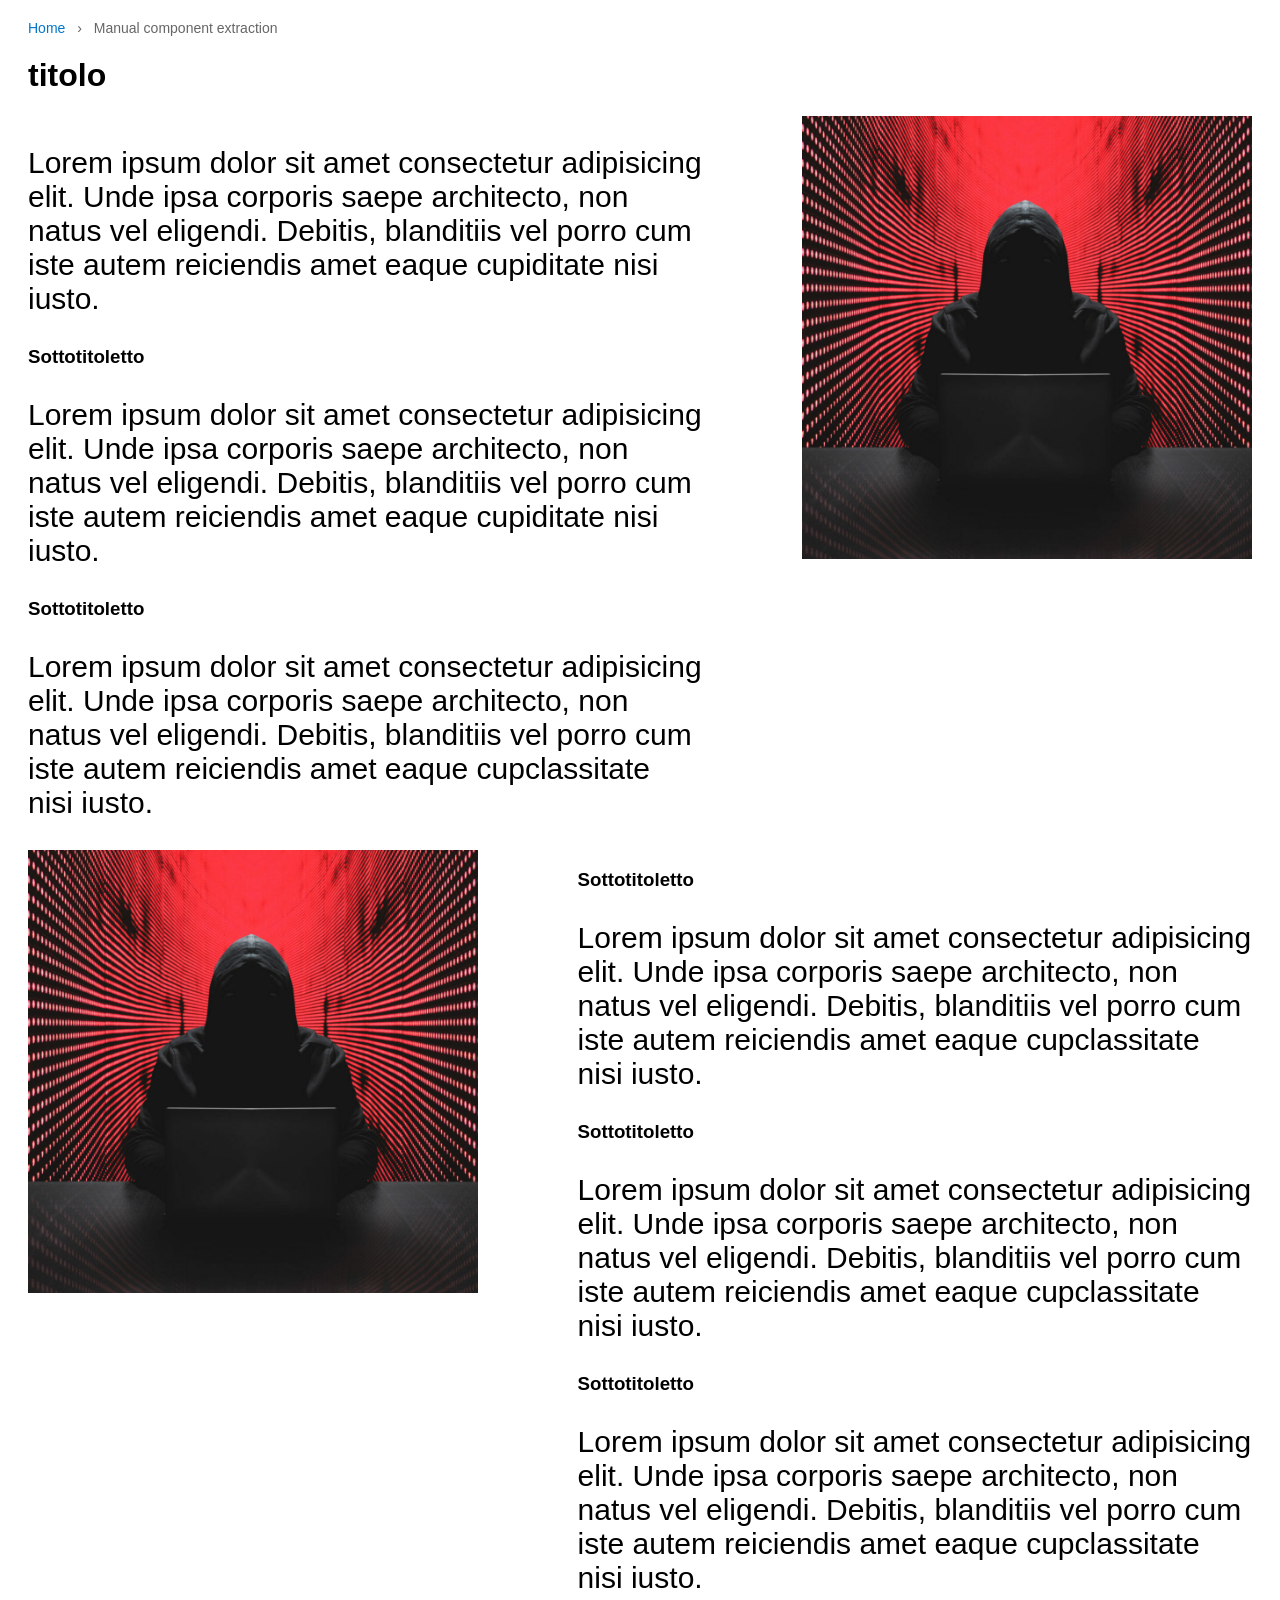
==== compare_their_effectiveness_and_environmental_impact.html @ 194c409f "lavorate negri" ====
<!DOCTYPE html>
<html lang="en">
<head>
    <meta charset="UTF-8">
    <meta name="viewport" content="width=device-width, initial-scale=1.0">
    <link rel="stylesheet" href="style.css">
    <title>titolo</title>
    <style>
    .breadcrumbs {
      font-family: Arial, sans-serif;
      font-size: 14px;
    }

    .breadcrumbs a {
      text-decoration: none;
      color: #0077cc;
    }

    .breadcrumbs a:hover {
      text-decoration: underline;
    }

    .breadcrumbs span {
      color: #666;
    }

    .separator {
      margin: 0 8px;
      color: #999;
    }
  </style>

</head>
<body>
    <main>

    <nav class="breadcrumbs" aria-label="Breadcrumb">
        <a href="index.html">Home</a>
        <span class="separator">›</span>

        <span>Manual component extraction</span>
     </nav>


         <h1>
            titolo
         </h1>

         <div id="contenitore">
            <div class="sezione">
            <!-- parte sx -->
             <div class="testo">
                <div class="paragrafo1">
                    <p class="descrizione">
                        Lorem ipsum dolor sit amet consectetur adipisicing elit. Unde ipsa corporis saepe architecto, non natus vel eligendi. Debitis, blanditiis vel porro cum iste autem reiciendis amet eaque cupiditate nisi iusto.
                    </p>
                </div>
                <div class="paragrafo2">
                    <h3>Sottotitoletto</h3>
                    <p class="descrizione">
                        Lorem ipsum dolor sit amet consectetur adipisicing elit. Unde ipsa corporis saepe architecto, non natus vel eligendi. Debitis, blanditiis vel porro cum iste autem reiciendis amet eaque cupiditate nisi iusto.
                    </p>
                </div>
                <div class="paragrafo3">
                    <h3>Sottotitoletto</h3>
                    <p class="descrizione">
                        Lorem ipsum dolor sit amet consectetur adipisicing elit. Unde ipsa corporis saepe architecto, non natus vel eligendi. Debitis, blanditiis vel porro cum iste autem reiciendis amet eaque cupclassitate nisi iusto.
                    </p>
                </div>
                


            </div>

            <!-- parte dx -->
            <div class="immag">
                <img src="immagini/Elazari_hacker_square-1024x1010.jpg" alt="bastardo">
            </div>
            </div>
            
         <div class="sezione">
            <!-- parte sx -->
            <div class="immag">
                <img src="immagini/Elazari_hacker_square-1024x1010.jpg" alt="bastardo">
            </div>

            <!-- parte dx -->
             <div class="testo">
                <div class="paragrafo1">
                    <h3>Sottotitoletto</h3>
                    <p class="descrizione">
                        Lorem ipsum dolor sit amet consectetur adipisicing elit. Unde ipsa corporis saepe architecto, non natus vel eligendi. Debitis, blanditiis vel porro cum iste autem reiciendis amet eaque cupclassitate nisi iusto.
                    </p>
                </div>
                <div class="paragrafo2">
                    <h3>Sottotitoletto</h3>
                    <p class="descrizione">
                        Lorem ipsum dolor sit amet consectetur adipisicing elit. Unde ipsa corporis saepe architecto, non natus vel eligendi. Debitis, blanditiis vel porro cum iste autem reiciendis amet eaque cupclassitate nisi iusto.
                    </p>
                </div>
                <div class="paragrafo3">
                    <h3>Sottotitoletto</h3>
                    <p class="descrizione">
                        Lorem ipsum dolor sit amet consectetur adipisicing elit. Unde ipsa corporis saepe architecto, non natus vel eligendi. Debitis, blanditiis vel porro cum iste autem reiciendis amet eaque cupclassitate nisi iusto.
                    </p>
                </div>


            </div>
            </div>

         </div>
    </main>


</body>
</html>
---- style.css ----
body {
    font-family: 'Gill Sans', 'Gill Sans MT', Calibri, 'Trebuchet MS', sans-serif;
}


.sezione {
    display: flex;          
    gap:100px;
}

.testo {
    width: 60%;
}

.immag {
    width: 40%;
}

.immag img {
    width: 100%;
}

main{
    margin: 20px;
}

p {
    font-size: 30px;
}
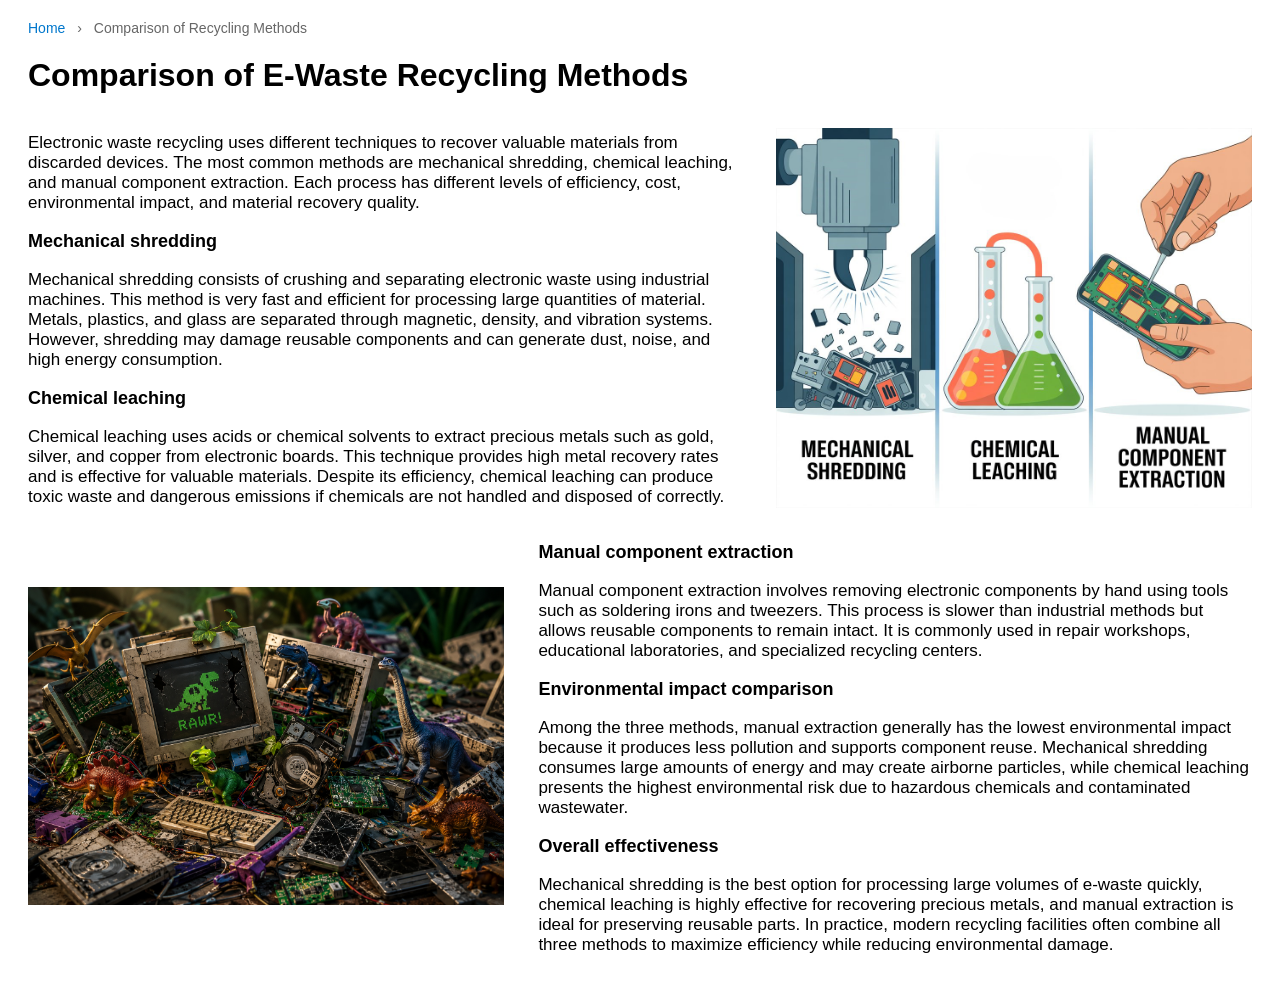
==== commit 4af40e50: "cagniacci" ====
--- a/compare_their_effectiveness_and_environmental_impact.html
+++ b/compare_their_effectiveness_and_environmental_impact.html
@@ -1,117 +1,124 @@
 <!DOCTYPE html>
 <html lang="en">
 <head>
-    <meta charset="UTF-8">
-    <meta name="viewport" content="width=device-width, initial-scale=1.0">
-    <link rel="stylesheet" href="style.css">
-    <title>titolo</title>
-    <style>
-    .breadcrumbs {
-      font-family: Arial, sans-serif;
-      font-size: 14px;
-    }
+<meta charset="UTF-8">
+<meta name="viewport" content="width=device-width, initial-scale=1.0">
+<link rel="stylesheet" href="style.css">
+<title>Comparison of E-Waste Recycling Methods</title>
 
-    .breadcrumbs a {
-      text-decoration: none;
-      color: #0077cc;
-    }
+<style>
+.breadcrumbs {
+  font-family: Arial, sans-serif;
+  font-size: 14px;
+}
 
-    .breadcrumbs a:hover {
-      text-decoration: underline;
-    }
+.breadcrumbs a {
+  text-decoration: none;
+  color: #0077cc;
+}
 
-    .breadcrumbs span {
-      color: #666;
-    }
+.breadcrumbs a:hover {
+  text-decoration: underline;
+}
 
-    .separator {
-      margin: 0 8px;
-      color: #999;
-    }
-  </style>
+.breadcrumbs span {
+  color: #666;
+}
+
+.separator {
+  margin: 0 8px;
+  color: #999;
+}
+</style>
 
 </head>
+
 <body>
-    <main>
+<main>
 
-    <nav class="breadcrumbs" aria-label="Breadcrumb">
-        <a href="index.html">Home</a>
-        <span class="separator">›</span>
+<nav class="breadcrumbs" aria-label="Breadcrumb">
+  <a href="index.html">Home</a>
+  <span class="separator">›</span>
+  <span>Comparison of Recycling Methods</span>
+</nav>
 
-        <span>Manual component extraction</span>
-     </nav>
+<h1>
+  Comparison of E-Waste Recycling Methods
+</h1>
 
+<div id="contenitore">
 
-         <h1>
-            titolo
-         </h1>
+  <div class="sezione">
 
-         <div id="contenitore">
-            <div class="sezione">
-            <!-- parte sx -->
-             <div class="testo">
-                <div class="paragrafo1">
-                    <p class="descrizione">
-                        Lorem ipsum dolor sit amet consectetur adipisicing elit. Unde ipsa corporis saepe architecto, non natus vel eligendi. Debitis, blanditiis vel porro cum iste autem reiciendis amet eaque cupiditate nisi iusto.
-                    </p>
-                </div>
-                <div class="paragrafo2">
-                    <h3>Sottotitoletto</h3>
-                    <p class="descrizione">
-                        Lorem ipsum dolor sit amet consectetur adipisicing elit. Unde ipsa corporis saepe architecto, non natus vel eligendi. Debitis, blanditiis vel porro cum iste autem reiciendis amet eaque cupiditate nisi iusto.
-                    </p>
-                </div>
-                <div class="paragrafo3">
-                    <h3>Sottotitoletto</h3>
-                    <p class="descrizione">
-                        Lorem ipsum dolor sit amet consectetur adipisicing elit. Unde ipsa corporis saepe architecto, non natus vel eligendi. Debitis, blanditiis vel porro cum iste autem reiciendis amet eaque cupclassitate nisi iusto.
-                    </p>
-                </div>
-                
+    <!-- parte sx -->
+    <div class="testo">
 
+      <div class="paragrafo1">
+        <p class="descrizione">
+          Electronic waste recycling uses different techniques to recover valuable materials from discarded devices. The most common methods are mechanical shredding, chemical leaching, and manual component extraction. Each process has different levels of efficiency, cost, environmental impact, and material recovery quality.
+        </p>
+      </div>
 
-            </div>
+      <div class="paragrafo2">
+        <h3>Mechanical shredding</h3>
+        <p class="descrizione">
+          Mechanical shredding consists of crushing and separating electronic waste using industrial machines. This method is very fast and efficient for processing large quantities of material. Metals, plastics, and glass are separated through magnetic, density, and vibration systems. However, shredding may damage reusable components and can generate dust, noise, and high energy consumption.
+        </p>
+      </div>
 
-            <!-- parte dx -->
-            <div class="immag">
-                <img src="immagini/Elazari_hacker_square-1024x1010.jpg" alt="bastardo">
-            </div>
-            </div>
-            
-         <div class="sezione">
-            <!-- parte sx -->
-            <div class="immag">
-                <img src="immagini/Elazari_hacker_square-1024x1010.jpg" alt="bastardo">
-            </div>
+      <div class="paragrafo3">
+        <h3>Chemical leaching</h3>
+        <p class="descrizione">
+          Chemical leaching uses acids or chemical solvents to extract precious metals such as gold, silver, and copper from electronic boards. This technique provides high metal recovery rates and is effective for valuable materials. Despite its efficiency, chemical leaching can produce toxic waste and dangerous emissions if chemicals are not handled and disposed of correctly.
+        </p>
+      </div>
 
-            <!-- parte dx -->
-             <div class="testo">
-                <div class="paragrafo1">
-                    <h3>Sottotitoletto</h3>
-                    <p class="descrizione">
-                        Lorem ipsum dolor sit amet consectetur adipisicing elit. Unde ipsa corporis saepe architecto, non natus vel eligendi. Debitis, blanditiis vel porro cum iste autem reiciendis amet eaque cupclassitate nisi iusto.
-                    </p>
-                </div>
-                <div class="paragrafo2">
-                    <h3>Sottotitoletto</h3>
-                    <p class="descrizione">
-                        Lorem ipsum dolor sit amet consectetur adipisicing elit. Unde ipsa corporis saepe architecto, non natus vel eligendi. Debitis, blanditiis vel porro cum iste autem reiciendis amet eaque cupclassitate nisi iusto.
-                    </p>
-                </div>
-                <div class="paragrafo3">
-                    <h3>Sottotitoletto</h3>
-                    <p class="descrizione">
-                        Lorem ipsum dolor sit amet consectetur adipisicing elit. Unde ipsa corporis saepe architecto, non natus vel eligendi. Debitis, blanditiis vel porro cum iste autem reiciendis amet eaque cupclassitate nisi iusto.
-                    </p>
-                </div>
+    </div>
 
+    <!-- parte dx -->
+    <div class="immag">
+      <img src="immagini/an-infographic-style-illustration-displa_Gv_Bm5rRU4S_0y5zY1ZGiA_nE1Yor2dR9-b8Bm51TaIWQ_sd.jpg" alt="E-waste recycling methods">
+    </div>
 
-            </div>
-            </div>
+  </div>
 
-         </div>
-    </main>
+  <div class="sezione">
 
+    <!-- parte sx -->
+    <div class="immag">
+      <img src="immagini/ChatGPT Image 7 mag 2026, 16_05_43.png" alt="Electronic waste recovery">
+    </div>
 
+    <!-- parte dx -->
+    <div class="testo">
+
+      <div class="paragrafo1">
+        <h3>Manual component extraction</h3>
+        <p class="descrizione">
+          Manual component extraction involves removing electronic components by hand using tools such as soldering irons and tweezers. This process is slower than industrial methods but allows reusable components to remain intact. It is commonly used in repair workshops, educational laboratories, and specialized recycling centers.
+        </p>
+      </div>
+
+      <div class="paragrafo2">
+        <h3>Environmental impact comparison</h3>
+        <p class="descrizione">
+          Among the three methods, manual extraction generally has the lowest environmental impact because it produces less pollution and supports component reuse. Mechanical shredding consumes large amounts of energy and may create airborne particles, while chemical leaching presents the highest environmental risk due to hazardous chemicals and contaminated wastewater.
+        </p>
+      </div>
+
+      <div class="paragrafo3">
+        <h3>Overall effectiveness</h3>
+        <p class="descrizione">
+          Mechanical shredding is the best option for processing large volumes of e-waste quickly, chemical leaching is highly effective for recovering precious metals, and manual extraction is ideal for preserving reusable parts. In practice, modern recycling facilities often combine all three methods to maximize efficiency while reducing environmental damage.
+        </p>
+      </div>
+
+    </div>
+
+  </div>
+
+</div>
+
+</main>
 </body>
 </html>
--- a/style.css
+++ b/style.css
@@ -4,8 +4,13 @@
 
 
 .sezione {
-    display: flex;          
-    gap:100px;
+    display: flex; 
+    align-items: center;         
+    gap:34.67px;
+}
+
+h3 {
+    font-size:large;
 }
 
 .testo {
@@ -25,5 +30,5 @@
 }
 
 p {
-    font-size: 30px;
+    font-size: 17px;
 }
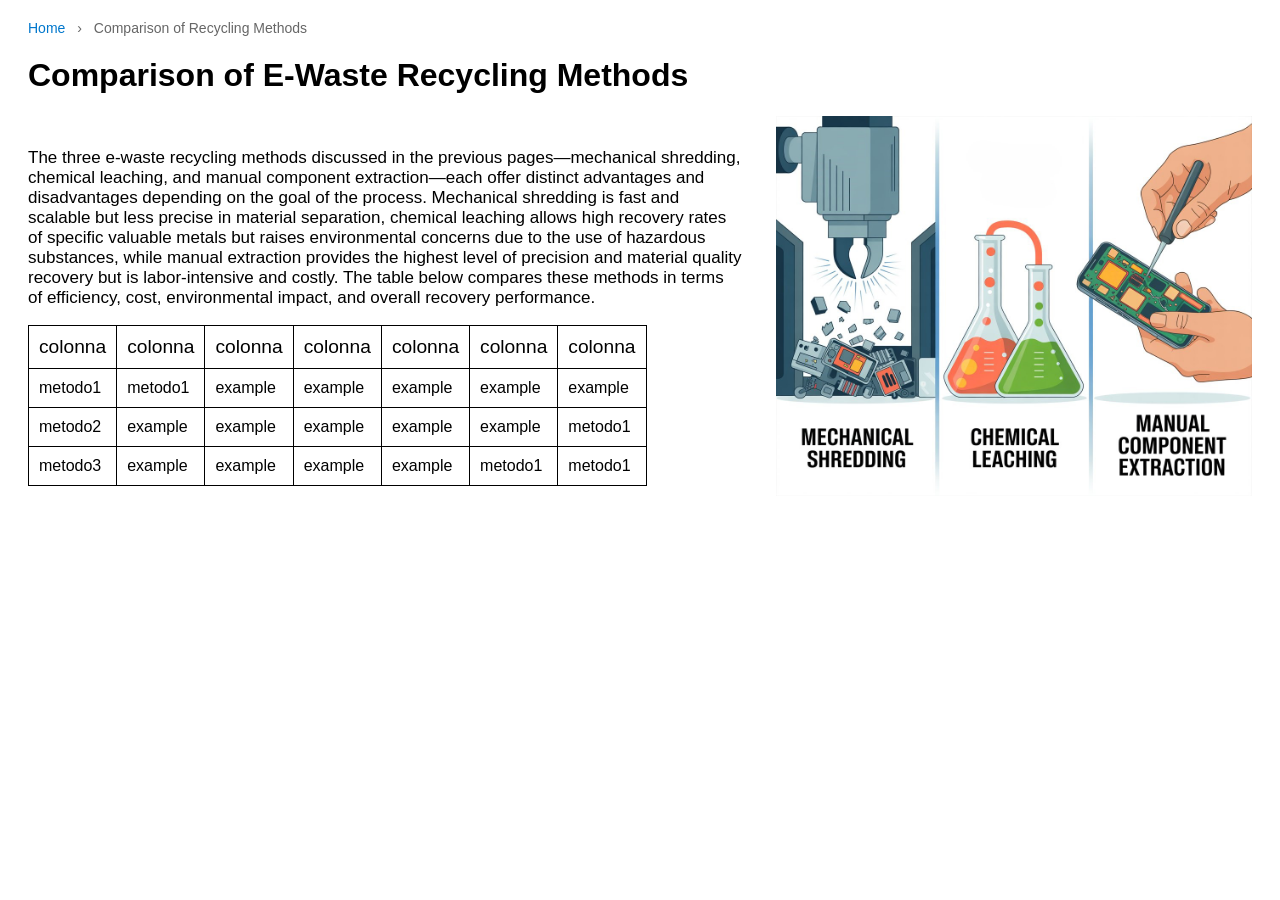
==== commit 5253482e: "e siamo dei signori" ====
--- a/compare_their_effectiveness_and_environmental_impact.html
+++ b/compare_their_effectiveness_and_environmental_impact.html
@@ -29,6 +29,21 @@
   margin: 0 8px;
   color: #999;
 }
+
+table {
+  border-collapse: collapse;
+  width: 300px;
+}
+
+table th, table td {
+  border: 1px solid black;
+  padding: 10px;
+  text-align: left;
+}
+
+thead td {
+    font-size: larger;
+}
 </style>
 
 </head>
@@ -54,24 +69,107 @@
     <div class="testo">
 
       <div class="paragrafo1">
-        <p class="descrizione">
-          Electronic waste recycling uses different techniques to recover valuable materials from discarded devices. The most common methods are mechanical shredding, chemical leaching, and manual component extraction. Each process has different levels of efficiency, cost, environmental impact, and material recovery quality.
-        </p>
-      </div>
+  <p class="descrizione">
+    The three e-waste recycling methods discussed in the previous pages—mechanical shredding, chemical leaching, and manual component extraction—each offer distinct advantages and disadvantages depending on the goal of the process. Mechanical shredding is fast and scalable but less precise in material separation, chemical leaching allows high recovery rates of specific valuable metals but raises environmental concerns due to the use of hazardous substances, while manual extraction provides the highest level of precision and material quality recovery but is labor-intensive and costly. The table below compares these methods in terms of efficiency, cost, environmental impact, and overall recovery performance.
+  </p>
+</div>
 
-      <div class="paragrafo2">
-        <h3>Mechanical shredding</h3>
-        <p class="descrizione">
-          Mechanical shredding consists of crushing and separating electronic waste using industrial machines. This method is very fast and efficient for processing large quantities of material. Metals, plastics, and glass are separated through magnetic, density, and vibration systems. However, shredding may damage reusable components and can generate dust, noise, and high energy consumption.
-        </p>
-      </div>
+    <table>
+        <thead>
+            <td>
+                colonna
+            </td>
+            <td>
+                colonna
+            </td>
+            <td>
+                colonna
+            </td>
+            <td>
+                colonna
+            </td>
+            <td>
+                colonna
+            </td>
+            <td>
+                colonna
+            </td>
+            <td>
+                colonna
+            </td>         
+        </thead>
 
-      <div class="paragrafo3">
-        <h3>Chemical leaching</h3>
-        <p class="descrizione">
-          Chemical leaching uses acids or chemical solvents to extract precious metals such as gold, silver, and copper from electronic boards. This technique provides high metal recovery rates and is effective for valuable materials. Despite its efficiency, chemical leaching can produce toxic waste and dangerous emissions if chemicals are not handled and disposed of correctly.
-        </p>
-      </div>
+        <tr>
+            <td>
+                metodo1
+            </td>
+            <td>
+                metodo1
+            </td>
+            <td>
+                example
+            </td>
+            <td>
+                example
+            </td>
+            <td>
+                example
+            </td>
+            <td>
+                example
+            </td>
+            <td>
+                example
+            </td>
+        </tr>
+        <tr>
+            <td>
+                metodo2
+            </td>
+            <td>
+                example
+            </td>
+            <td>
+                example
+            </td>
+            <td>
+                example
+            </td>
+            <td>
+                example
+            </td>
+            <td>
+                example
+            </td>
+            <td>
+                metodo1
+            </td>
+        </tr>
+        <tr>
+            <td>
+                metodo3
+            </td>
+            <td>
+                example
+            </td>
+            <td>
+                example
+            </td>
+            <td>
+                example
+            </td>
+            <td>
+                example
+            </td>
+            <td>
+                metodo1
+            </td>
+            <td>
+                metodo1
+            </td>
+        </tr>
+    </table>
+
 
     </div>
 
@@ -82,40 +180,7 @@
 
   </div>
 
-  <div class="sezione">
-
-    <!-- parte sx -->
-    <div class="immag">
-      <img src="immagini/ChatGPT Image 7 mag 2026, 16_05_43.png" alt="Electronic waste recovery">
-    </div>
-
-    <!-- parte dx -->
-    <div class="testo">
-
-      <div class="paragrafo1">
-        <h3>Manual component extraction</h3>
-        <p class="descrizione">
-          Manual component extraction involves removing electronic components by hand using tools such as soldering irons and tweezers. This process is slower than industrial methods but allows reusable components to remain intact. It is commonly used in repair workshops, educational laboratories, and specialized recycling centers.
-        </p>
-      </div>
-
-      <div class="paragrafo2">
-        <h3>Environmental impact comparison</h3>
-        <p class="descrizione">
-          Among the three methods, manual extraction generally has the lowest environmental impact because it produces less pollution and supports component reuse. Mechanical shredding consumes large amounts of energy and may create airborne particles, while chemical leaching presents the highest environmental risk due to hazardous chemicals and contaminated wastewater.
-        </p>
-      </div>
-
-      <div class="paragrafo3">
-        <h3>Overall effectiveness</h3>
-        <p class="descrizione">
-          Mechanical shredding is the best option for processing large volumes of e-waste quickly, chemical leaching is highly effective for recovering precious metals, and manual extraction is ideal for preserving reusable parts. In practice, modern recycling facilities often combine all three methods to maximize efficiency while reducing environmental damage.
-        </p>
-      </div>
-
-    </div>
-
-  </div>
+  
 
 </div>
 
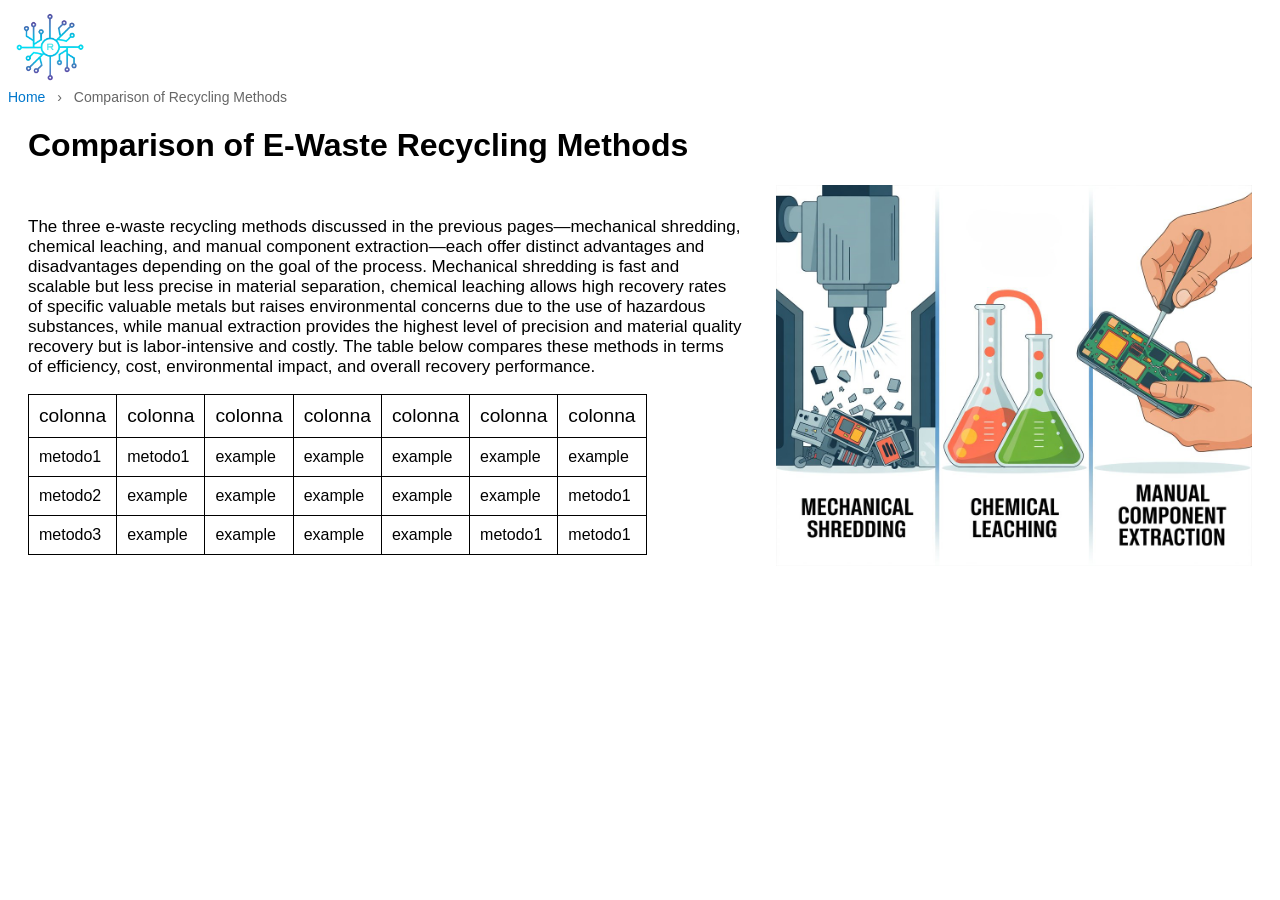
==== commit e0ff1e49: "lavorate bastard" ====
--- a/compare_their_effectiveness_and_environmental_impact.html
+++ b/compare_their_effectiveness_and_environmental_impact.html
@@ -1,189 +1,241 @@
 <!DOCTYPE html>
 <html lang="en">
+
 <head>
-<meta charset="UTF-8">
-<meta name="viewport" content="width=device-width, initial-scale=1.0">
-<link rel="stylesheet" href="style.css">
-<title>Comparison of E-Waste Recycling Methods</title>
-
-<style>
-.breadcrumbs {
-  font-family: Arial, sans-serif;
-  font-size: 14px;
-}
-
-.breadcrumbs a {
-  text-decoration: none;
-  color: #0077cc;
-}
-
-.breadcrumbs a:hover {
-  text-decoration: underline;
-}
-
-.breadcrumbs span {
-  color: #666;
-}
-
-.separator {
-  margin: 0 8px;
-  color: #999;
-}
-
-table {
-  border-collapse: collapse;
-  width: 300px;
-}
-
-table th, table td {
-  border: 1px solid black;
-  padding: 10px;
-  text-align: left;
-}
-
-thead td {
-    font-size: larger;
-}
-</style>
+    <meta charset="UTF-8">
+    <meta name="viewport" content="width=device-width, initial-scale=1.0">
+    <link rel="stylesheet" href="style.css">
+    <title>Comparison of E-Waste Recycling Methods</title>
+
+    <style>
+        .breadcrumbs {
+            font-family: Arial, sans-serif;
+            font-size: 14px;
+        }
+
+        .breadcrumbs a {
+            text-decoration: none;
+            color: #0077cc;
+        }
+
+        .breadcrumbs a:hover {
+            text-decoration: underline;
+        }
+
+        .breadcrumbs span {
+            color: #666;
+        }
+
+        .separator {
+            margin: 0 8px;
+            color: #999;
+        }
+
+        table {
+            border-collapse: collapse;
+            width: 300px;
+        }
+
+        table th,
+        table td {
+            border: 1px solid black;
+            padding: 10px;
+            text-align: left;
+        }
+
+        thead td {
+            font-size: larger;
+        }
+    </style>
 
 </head>
 
 <body>
-<main>
-
-<nav class="breadcrumbs" aria-label="Breadcrumb">
-  <a href="index.html">Home</a>
-  <span class="separator">›</span>
-  <span>Comparison of Recycling Methods</span>
-</nav>
-
-<h1>
-  Comparison of E-Waste Recycling Methods
-</h1>
-
-<div id="contenitore">
-
-  <div class="sezione">
-
-    <!-- parte sx -->
-    <div class="testo">
-
-      <div class="paragrafo1">
-  <p class="descrizione">
-    The three e-waste recycling methods discussed in the previous pages—mechanical shredding, chemical leaching, and manual component extraction—each offer distinct advantages and disadvantages depending on the goal of the process. Mechanical shredding is fast and scalable but less precise in material separation, chemical leaching allows high recovery rates of specific valuable metals but raises environmental concerns due to the use of hazardous substances, while manual extraction provides the highest level of precision and material quality recovery but is labor-intensive and costly. The table below compares these methods in terms of efficiency, cost, environmental impact, and overall recovery performance.
-  </p>
-</div>
-
-    <table>
-        <thead>
-            <td>
-                colonna
-            </td>
-            <td>
-                colonna
-            </td>
-            <td>
-                colonna
-            </td>
-            <td>
-                colonna
-            </td>
-            <td>
-                colonna
-            </td>
-            <td>
-                colonna
-            </td>
-            <td>
-                colonna
-            </td>         
-        </thead>
-
-        <tr>
-            <td>
-                metodo1
-            </td>
-            <td>
-                metodo1
-            </td>
-            <td>
-                example
-            </td>
-            <td>
-                example
-            </td>
-            <td>
-                example
-            </td>
-            <td>
-                example
-            </td>
-            <td>
-                example
-            </td>
-        </tr>
-        <tr>
-            <td>
-                metodo2
-            </td>
-            <td>
-                example
-            </td>
-            <td>
-                example
-            </td>
-            <td>
-                example
-            </td>
-            <td>
-                example
-            </td>
-            <td>
-                example
-            </td>
-            <td>
-                metodo1
-            </td>
-        </tr>
-        <tr>
-            <td>
-                metodo3
-            </td>
-            <td>
-                example
-            </td>
-            <td>
-                example
-            </td>
-            <td>
-                example
-            </td>
-            <td>
-                example
-            </td>
-            <td>
-                metodo1
-            </td>
-            <td>
-                metodo1
-            </td>
-        </tr>
-    </table>
-
-
-    </div>
-
-    <!-- parte dx -->
-    <div class="immag">
-      <img src="immagini/an-infographic-style-illustration-displa_Gv_Bm5rRU4S_0y5zY1ZGiA_nE1Yor2dR9-b8Bm51TaIWQ_sd.jpg" alt="E-waste recycling methods">
-    </div>
-
-  </div>
-
-  
-
-</div>
-
-</main>
+    
+    <header>
+
+        <div id="immag1">
+            <img src="immagini\logo-immagine.png" alt="logo immagine">
+        </div>
+
+        <nav class="breadcrumbs" aria-label="Breadcrumb">
+            <a href="index.html">Home</a>
+            <span class="separator">›</span>
+            <span>Comparison of Recycling Methods</span>
+        </nav>
+    
+    </header>
+    
+    <main>
+
+        
+
+        <h1>
+            Comparison of E-Waste Recycling Methods
+        </h1>
+
+        <div id="contenitore">
+
+            <div class="sezione">
+
+                <!-- parte sx -->
+                <div class="testo">
+
+                    <div class="paragrafo1">
+                        <p class="descrizione">
+                            The three e-waste recycling methods discussed in the previous
+                            pages—mechanical shredding, chemical leaching, and manual
+                            component extraction—each offer distinct advantages and
+                            disadvantages depending on the goal of the process. Mechanical
+                            shredding is fast and scalable but less precise in material
+                            separation, chemical leaching allows high recovery rates of
+                            specific valuable metals but raises environmental concerns due to
+                            the use of hazardous substances, while manual extraction provides
+                            the highest level of precision and material quality recovery but
+                            is labor-intensive and costly. The table below compares these
+                            methods in terms of efficiency, cost, environmental impact, and
+                            overall recovery performance.
+                        </p>
+                    </div>
+
+                    <table>
+
+                        <thead>
+                            <td>
+                                colonna
+                            </td>
+
+                            <td>
+                                colonna
+                            </td>
+
+                            <td>
+                                colonna
+                            </td>
+
+                            <td>
+                                colonna
+                            </td>
+
+                            <td>
+                                colonna
+                            </td>
+
+                            <td>
+                                colonna
+                            </td>
+
+                            <td>
+                                colonna
+                            </td>
+                        </thead>
+
+                        <tr>
+                            <td>
+                                metodo1
+                            </td>
+
+                            <td>
+                                metodo1
+                            </td>
+
+                            <td>
+                                example
+                            </td>
+
+                            <td>
+                                example
+                            </td>
+
+                            <td>
+                                example
+                            </td>
+
+                            <td>
+                                example
+                            </td>
+
+                            <td>
+                                example
+                            </td>
+                        </tr>
+
+                        <tr>
+                            <td>
+                                metodo2
+                            </td>
+
+                            <td>
+                                example
+                            </td>
+
+                            <td>
+                                example
+                            </td>
+
+                            <td>
+                                example
+                            </td>
+
+                            <td>
+                                example
+                            </td>
+
+                            <td>
+                                example
+                            </td>
+
+                            <td>
+                                metodo1
+                            </td>
+                        </tr>
+
+                        <tr>
+                            <td>
+                                metodo3
+                            </td>
+
+                            <td>
+                                example
+                            </td>
+
+                            <td>
+                                example
+                            </td>
+
+                            <td>
+                                example
+                            </td>
+
+                            <td>
+                                example
+                            </td>
+
+                            <td>
+                                metodo1
+                            </td>
+
+                            <td>
+                                metodo1
+                            </td>
+                        </tr>
+
+                    </table>
+
+                </div>
+
+                <!-- parte dx -->
+                <div id="immag2">
+                    <img src="immagini/an-infographic-style-illustration-displa_Gv_Bm5rRU4S_0y5zY1ZGiA_nE1Yor2dR9-b8Bm51TaIWQ_sd.jpg"
+                        alt="E-waste recycling methods">
+                </div>
+
+            </div>
+
+        </div>
+
+    </main>
+
 </body>
+
 </html>
--- a/style.css
+++ b/style.css
@@ -17,11 +17,19 @@
     width: 60%;
 }
 
-.immag {
+#immag1 {
+    width: 6.7%;
+}
+
+#immag1 img {
+    width: 100%;
+}
+
+#immag2 {
     width: 40%;
 }
 
-.immag img {
+#immag2 img {
     width: 100%;
 }
 
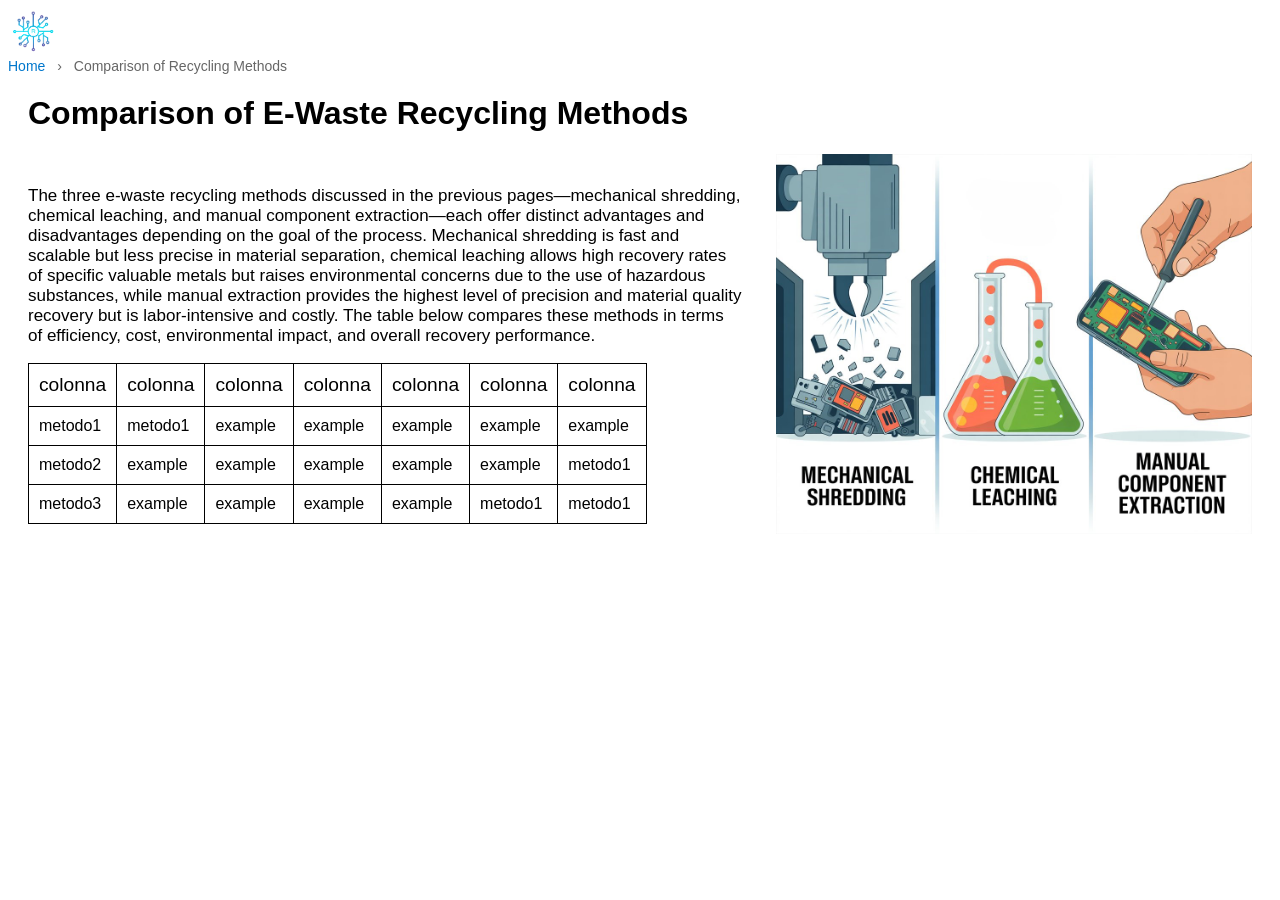
==== commit 54aa89aa: "finito1 no problemi immagini capo" ====
--- a/compare_their_effectiveness_and_environmental_impact.html
+++ b/compare_their_effectiveness_and_environmental_impact.html
@@ -54,7 +54,7 @@
     
     <header>
 
-        <div id="immag1">
+        <div id="logo">
             <img src="immagini\logo-immagine.png" alt="logo immagine">
         </div>
 
@@ -225,7 +225,7 @@
                 </div>
 
                 <!-- parte dx -->
-                <div id="immag2">
+                <div class="immag">
                     <img src="immagini/an-infographic-style-illustration-displa_Gv_Bm5rRU4S_0y5zY1ZGiA_nE1Yor2dR9-b8Bm51TaIWQ_sd.jpg"
                         alt="E-waste recycling methods">
                 </div>
--- a/style.css
+++ b/style.css
@@ -15,21 +15,22 @@
 
 .testo {
     width: 60%;
+    flex-shrink: 1;
 }
 
-#immag1 {
-    width: 6.7%;
+#logo {
+    width: 4%;
 }
 
-#immag1 img {
+#logo img {
     width: 100%;
 }
-
-#immag2 {
+.immag {
     width: 40%;
+    flex-shrink: 1;
 }
 
-#immag2 img {
+.immag img {
     width: 100%;
 }
 
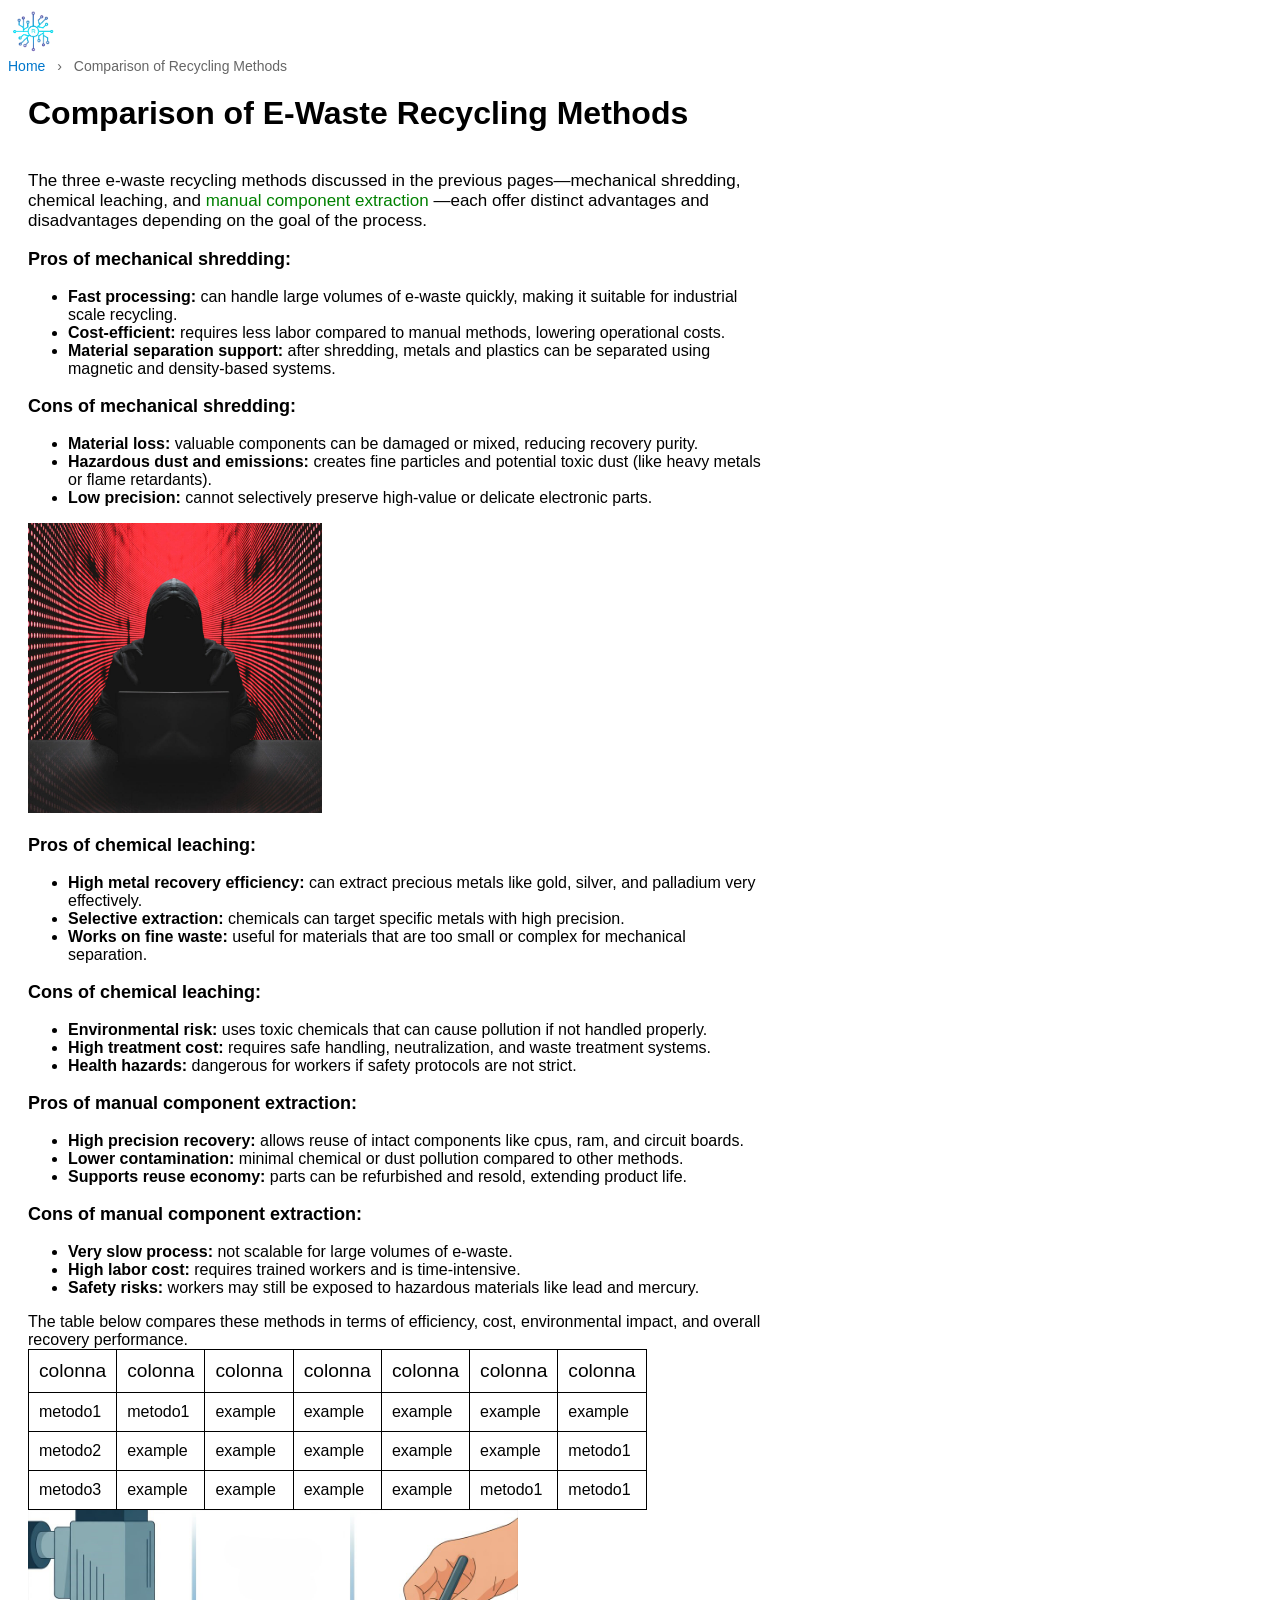
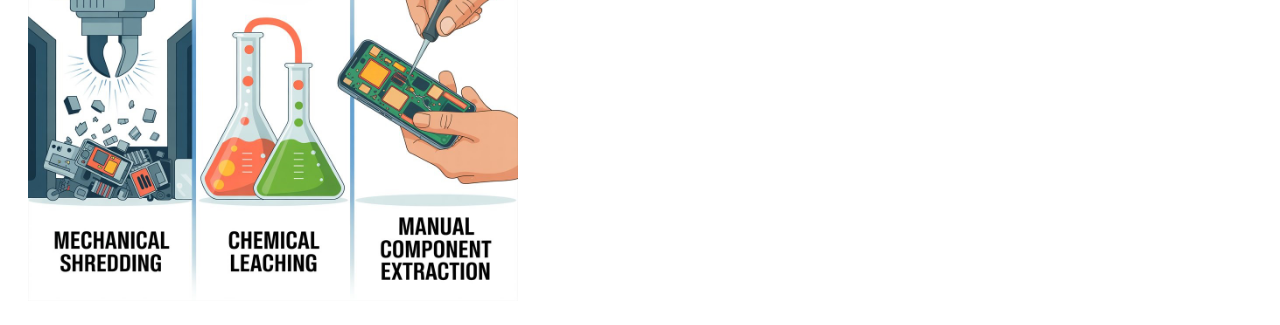
==== commit 70e6387d: "casino1" ====
--- a/compare_their_effectiveness_and_environmental_impact.html
+++ b/compare_their_effectiveness_and_environmental_impact.html
@@ -74,29 +74,127 @@
             Comparison of E-Waste Recycling Methods
         </h1>
 
-        <div id="contenitore">
-
             <div class="sezione">
 
                 <!-- parte sx -->
                 <div class="testo">
-
-                    <div class="paragrafo1">
+                    
                         <p class="descrizione">
                             The three e-waste recycling methods discussed in the previous
-                            pages—mechanical shredding, chemical leaching, and manual
-                            component extraction—each offer distinct advantages and
-                            disadvantages depending on the goal of the process. Mechanical
-                            shredding is fast and scalable but less precise in material
-                            separation, chemical leaching allows high recovery rates of
-                            specific valuable metals but raises environmental concerns due to
-                            the use of hazardous substances, while manual extraction provides
-                            the highest level of precision and material quality recovery but
-                            is labor-intensive and costly. The table below compares these
+                            pages—mechanical shredding, chemical leaching, and 
+                            <a id="colcomp" href="manual_component_extraction.html">manual component extraction</a>
+                            —each offer distinct advantages and
+                            disadvantages depending on the goal of the process.</p>
+                            
+                            <div class="mechleach">
+                                
+                                <div class="pro-contro">
+                                    <div class="pro">
+                                        <h3>Pros of mechanical shredding:</h3> 
+                                        <ul>
+                                            <li>
+                                                <strong>Fast processing:</strong> can handle large volumes of e-waste quickly,
+                                                making it suitable for industrial scale recycling.
+                                            </li>
+                                            <li>
+                                                <strong>Cost-efficient:</strong> requires less labor compared to manual methods,
+                                                lowering operational costs.
+                                            </li>
+                                            <li>
+                                                <strong>Material separation support:</strong> after shredding, metals and plastics
+                                                can be separated using magnetic and density-based systems.
+                                            </li>
+                                        </ul>
+
+                                    </div>
+
+                                    <div class="contro">
+                                        <h3>Cons of mechanical shredding:</h3>
+                                        <ul>
+                                            <li>
+                                                <strong>Material loss:</strong> valuable components can be damaged or mixed,
+                                                reducing recovery purity.
+                                            </li>
+                                            <li>
+                                                <strong>Hazardous dust and emissions:</strong> creates fine particles and 
+                                                potential toxic dust (like heavy metals or flame retardants).
+                                            </li>
+                                            <li>
+                                                <strong>Low precision:</strong> cannot selectively preserve high-value or 
+                                                delicate electronic parts.
+                                            </li>
+                                        </ul>
+                                    </div>
+                                </div>
+
+                                <div class="immag">
+                                    <img src="immagini/Elazari_hacker_square-1024x1010.jpg" alt="n/d">
+                                </div>
+
+                            </div>
+
+                            <div class="mechleach">
+                                <h3>Pros of chemical leaching:</h3>
+                                <ul>
+                                    <li>
+                                        <strong>High metal recovery efficiency:</strong> can extract precious metals like gold, silver, and palladium very effectively.
+                                    </li>
+                                    <li>
+                                        <strong>Selective extraction:</strong> chemicals can target specific metals with high precision.
+                                    </li>
+                                    <li>
+                                        <strong>Works on fine waste:</strong> useful for materials that are too small or complex for mechanical separation.
+                                    </li>
+                                </ul>
+
+                                <h3>Cons of chemical leaching:</h3>
+                                <ul>
+                                    <li>
+                                        <strong>Environmental risk:</strong> uses toxic chemicals that can cause pollution if not handled properly.
+                                    </li>
+                                    <li>
+                                        <strong>High treatment cost:</strong> requires safe handling, neutralization, and waste treatment systems.
+                                    </li>
+                                    <li>
+                                        <strong>Health hazards:</strong> dangerous for workers if safety protocols are not strict.
+                                    </li>
+                                </ul>
+
+                            </div>
+
+                            <div class="mechleach">
+                                <h3>Pros of manual component extraction:</h3>
+                                <ul>
+                                    <li>
+                                        <strong>High precision recovery:</strong> allows reuse of intact components like cpus, ram, and circuit boards.
+                                    </li>
+                                    <li>
+                                        <strong>Lower contamination:</strong> minimal chemical or dust pollution compared to other methods.
+                                    </li>
+                                    <li>
+                                        <strong>Supports reuse economy:</strong> parts can be refurbished and resold, extending product life.
+                                    </li>
+                                </ul>
+
+                                <h3>Cons of manual component extraction:</h3>
+                                <ul>
+                                    <li>
+                                        <strong>Very slow process:</strong> not scalable for large volumes of e-waste.
+                                    </li>
+                                    <li>
+                                        <strong>High labor cost:</strong> requires trained workers and is time-intensive.
+                                    </li>
+                                    <li>
+                                        <strong>Safety risks:</strong> workers may still be exposed to hazardous materials like lead and mercury.
+                                    </li>
+                                </ul>
+                            </div>
+
+                            
+                            
+                            The table below compares these
                             methods in terms of efficiency, cost, environmental impact, and
                             overall recovery performance.
-                        </p>
-                    </div>
 
                     <table>
 
@@ -224,16 +322,15 @@
 
                 </div>
 
-                <!-- parte dx -->
+                
+
+            </div>
+            
+            <!-- parte dx -->
                 <div class="immag">
                     <img src="immagini/an-infographic-style-illustration-displa_Gv_Bm5rRU4S_0y5zY1ZGiA_nE1Yor2dR9-b8Bm51TaIWQ_sd.jpg"
                         alt="E-waste recycling methods">
                 </div>
-
-            </div>
-
-        </div>
-
     </main>
 
 </body>
--- a/style.css
+++ b/style.css
@@ -16,6 +16,16 @@
 .testo {
     width: 60%;
     flex-shrink: 1;
+}
+
+#mechleach {
+    display: flex;
+    justify-content: space-between;
+}
+
+#colcomp {
+    color: green;
+    text-decoration: none;
 }
 
 #logo {
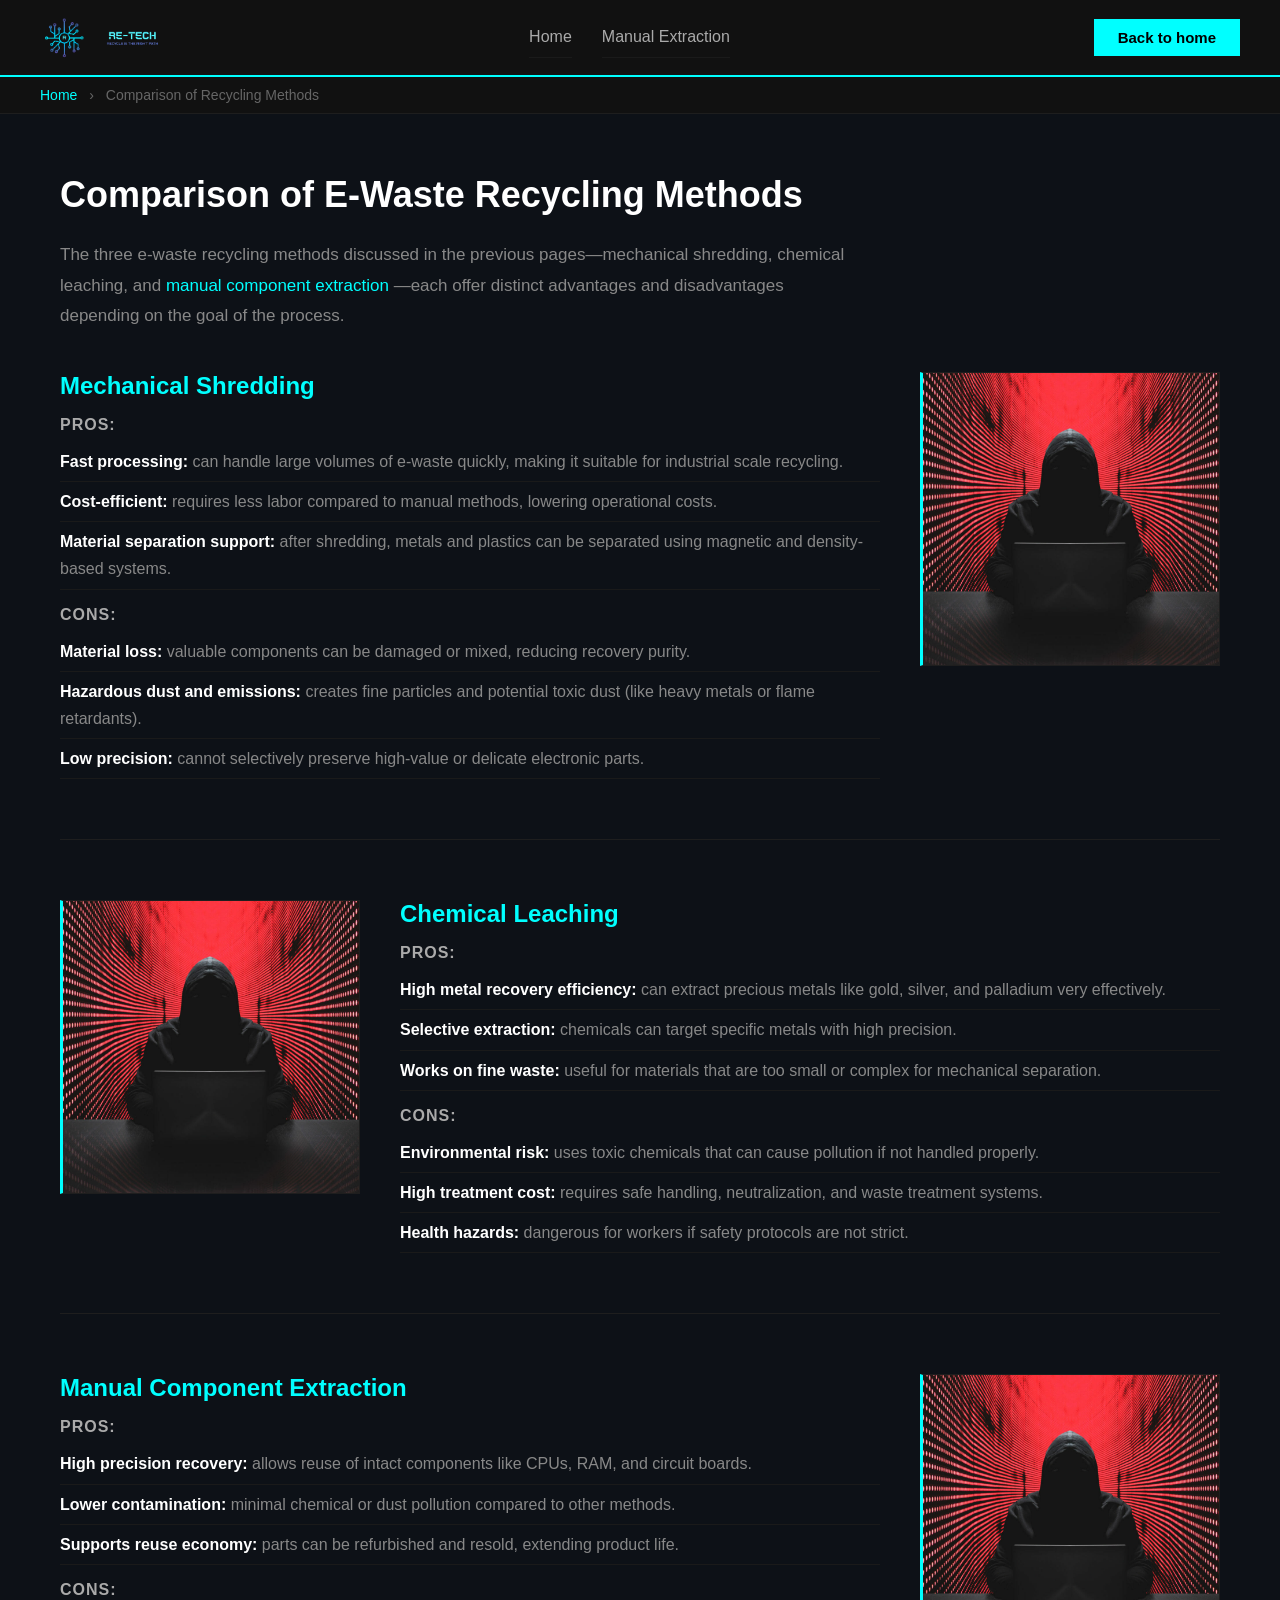
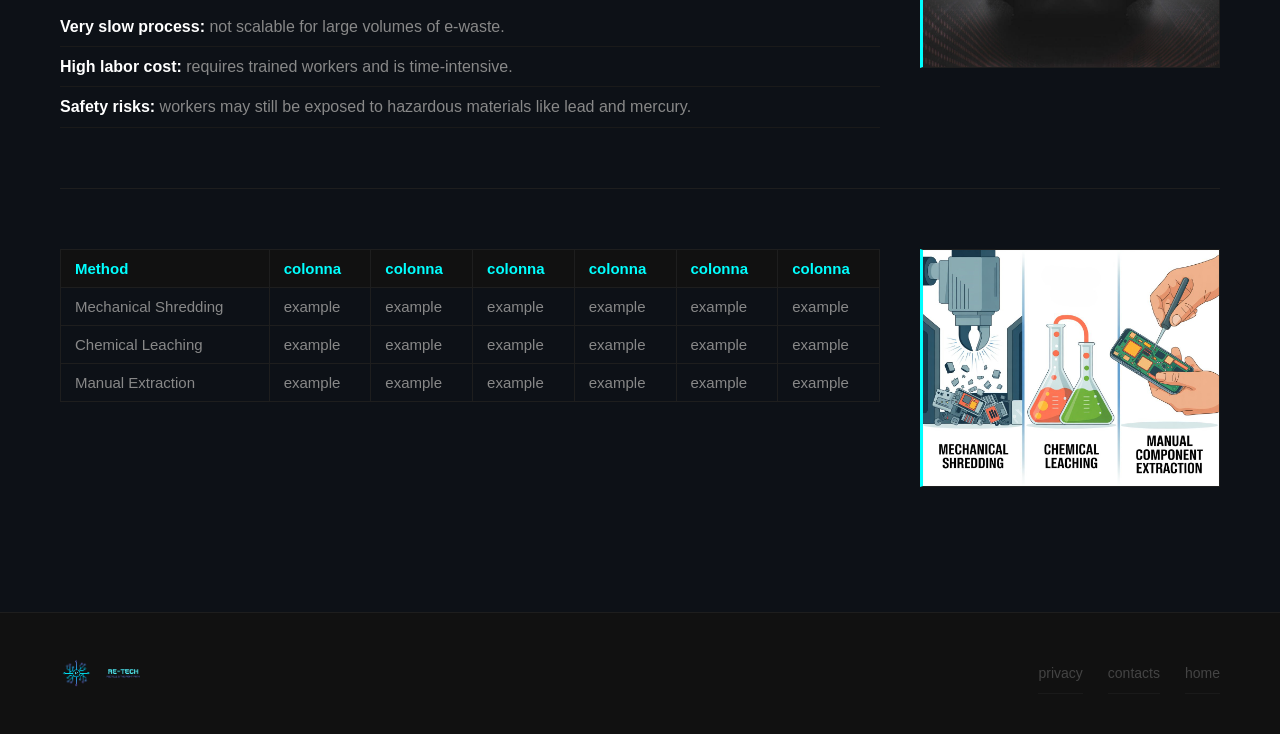
==== commit d4ca381a: "caliente quasi finito vamos" ====
--- a/compare_their_effectiveness_and_environmental_impact.html
+++ b/compare_their_effectiveness_and_environmental_impact.html
@@ -1,338 +1,170 @@
 <!DOCTYPE html>
 <html lang="en">
-
 <head>
     <meta charset="UTF-8">
     <meta name="viewport" content="width=device-width, initial-scale=1.0">
     <link rel="stylesheet" href="style.css">
     <title>Comparison of E-Waste Recycling Methods</title>
+</head>
+<body>
 
-    <style>
-        .breadcrumbs {
-            font-family: Arial, sans-serif;
-            font-size: 14px;
-        }
+<nav>
+    <div class="logo-nav">
+        <img src="immagini/logo-immagine.png" alt="logo retech" class="icona">
+        <img src="immagini/logo-scritta.png" alt="retech" class="scritta">
+    </div>
+    <ul class="nav-links">
+        <li><a href="index.html">Home</a></li>
+        <li><a href="manual_component_extraction.html">Manual Extraction</a></li>
+    </ul>
+    <a href="index.html"><button class="btn-nav">Back to home</button></a>
+</nav>
 
-        .breadcrumbs a {
-            text-decoration: none;
-            color: #0077cc;
-        }
+<div class="breadcrumbs">
+    <a href="index.html">Home</a>
+    <span class="separator">›</span>
+    <span>Comparison of Recycling Methods</span>
+</div>
 
-        .breadcrumbs a:hover {
-            text-decoration: underline;
-        }
+<main>
 
-        .breadcrumbs span {
-            color: #666;
-        }
+    <h1>Comparison of E-Waste Recycling Methods</h1>
 
-        .separator {
-            margin: 0 8px;
-            color: #999;
-        }
+    <p class="intro">
+        The three e-waste recycling methods discussed in the previous
+        pages—mechanical shredding, chemical leaching, and
+        <a id="colcomp" href="manual_component_extraction.html">manual component extraction</a>
+        —each offer distinct advantages and disadvantages depending on the goal of the process.
+    </p>
 
-        table {
-            border-collapse: collapse;
-            width: 300px;
-        }
+    <!-- BLOCCO 1: Mechanical shredding — testo sx, immagine dx -->
+    <div class="blocco">
+        <div class="testo">
+            <h2>Mechanical Shredding</h2>
+            <h3>Pros:</h3>
+            <ul>
+                <li><strong>Fast processing:</strong> can handle large volumes of e-waste quickly, making it suitable for industrial scale recycling.</li>
+                <li><strong>Cost-efficient:</strong> requires less labor compared to manual methods, lowering operational costs.</li>
+                <li><strong>Material separation support:</strong> after shredding, metals and plastics can be separated using magnetic and density-based systems.</li>
+            </ul>
+            <h3>Cons:</h3>
+            <ul>
+                <li><strong>Material loss:</strong> valuable components can be damaged or mixed, reducing recovery purity.</li>
+                <li><strong>Hazardous dust and emissions:</strong> creates fine particles and potential toxic dust (like heavy metals or flame retardants).</li>
+                <li><strong>Low precision:</strong> cannot selectively preserve high-value or delicate electronic parts.</li>
+            </ul>
+        </div>
+        <div class="immag">
+            <img src="immagini/Elazari_hacker_square-1024x1010.jpg" alt="Mechanical shredding">
+        </div>
+    </div>
 
-        table th,
-        table td {
-            border: 1px solid black;
-            padding: 10px;
-            text-align: left;
-        }
+    <!-- BLOCCO 2: Chemical leaching — immagine sx, testo dx -->
+    <div class="blocco">
+        <div class="immag">
+            <img src="immagini/Elazari_hacker_square-1024x1010.jpg" alt="Chemical leaching">
+        </div>
+        <div class="testo">
+            <h2>Chemical Leaching</h2>
+            <h3>Pros:</h3>
+            <ul>
+                <li><strong>High metal recovery efficiency:</strong> can extract precious metals like gold, silver, and palladium very effectively.</li>
+                <li><strong>Selective extraction:</strong> chemicals can target specific metals with high precision.</li>
+                <li><strong>Works on fine waste:</strong> useful for materials that are too small or complex for mechanical separation.</li>
+            </ul>
+            <h3>Cons:</h3>
+            <ul>
+                <li><strong>Environmental risk:</strong> uses toxic chemicals that can cause pollution if not handled properly.</li>
+                <li><strong>High treatment cost:</strong> requires safe handling, neutralization, and waste treatment systems.</li>
+                <li><strong>Health hazards:</strong> dangerous for workers if safety protocols are not strict.</li>
+            </ul>
+        </div>
+    </div>
 
-        thead td {
-            font-size: larger;
-        }
-    </style>
+    <!-- BLOCCO 3: Manual extraction — testo sx, immagine dx -->
+    <div class="blocco">
+        <div class="testo">
+            <h2>Manual Component Extraction</h2>
+            <h3>Pros:</h3>
+            <ul>
+                <li><strong>High precision recovery:</strong> allows reuse of intact components like CPUs, RAM, and circuit boards.</li>
+                <li><strong>Lower contamination:</strong> minimal chemical or dust pollution compared to other methods.</li>
+                <li><strong>Supports reuse economy:</strong> parts can be refurbished and resold, extending product life.</li>
+            </ul>
+            <h3>Cons:</h3>
+            <ul>
+                <li><strong>Very slow process:</strong> not scalable for large volumes of e-waste.</li>
+                <li><strong>High labor cost:</strong> requires trained workers and is time-intensive.</li>
+                <li><strong>Safety risks:</strong> workers may still be exposed to hazardous materials like lead and mercury.</li>
+            </ul>
+        </div>
+        <div class="immag">
+            <img src="immagini/Elazari_hacker_square-1024x1010.jpg" alt="Manual component extraction">
+        </div>
+    </div>
 
-</head>
+    <div class="blocco">
+        <div class="testo">
+            <table>
+                <thead>
+                    <tr>
+                        <td>Method</td>
+                        <td>colonna</td>
+                        <td>colonna</td>
+                        <td>colonna</td>
+                        <td>colonna</td>
+                        <td>colonna</td>
+                        <td>colonna</td>
+                    </tr>
+                </thead>
+                <tr>
+                    <td>Mechanical Shredding</td>
+                    <td>example</td>
+                    <td>example</td>
+                    <td>example</td>
+                    <td>example</td>
+                    <td>example</td>
+                    <td>example</td>
+                </tr>
+                <tr>
+                    <td>Chemical Leaching</td>
+                    <td>example</td>
+                    <td>example</td>
+                    <td>example</td>
+                    <td>example</td>
+                    <td>example</td>
+                    <td>example</td>
+                </tr>
+                <tr>
+                    <td>Manual Extraction</td>
+                    <td>example</td>
+                    <td>example</td>
+                    <td>example</td>
+                    <td>example</td>
+                    <td>example</td>
+                    <td>example</td>
+                </tr>
+            </table>
+        </div>
+        <div class="immag">
+            <img src="immagini/an-infographic-style-illustration-displa_Gv_Bm5rRU4S_0y5zY1ZGiA_nE1Yor2dR9-b8Bm51TaIWQ_sd.jpg"
+                alt="E-waste recycling methods infographic">
+        </div>
+    </div>
 
-<body>
-    
-    <header>
+</main>
 
-        <div id="logo">
-            <img src="immagini\logo-immagine.png" alt="logo immagine">
-        </div>
-
-        <nav class="breadcrumbs" aria-label="Breadcrumb">
-            <a href="index.html">Home</a>
-            <span class="separator">›</span>
-            <span>Comparison of Recycling Methods</span>
-        </nav>
-    
-    </header>
-    
-    <main>
-
-        
-
-        <h1>
-            Comparison of E-Waste Recycling Methods
-        </h1>
-
-            <div class="sezione">
-
-                <!-- parte sx -->
-                <div class="testo">
-                    
-                        <p class="descrizione">
-                            The three e-waste recycling methods discussed in the previous
-                            pages—mechanical shredding, chemical leaching, and 
-                            <a id="colcomp" href="manual_component_extraction.html">manual component extraction</a>
-                            —each offer distinct advantages and
-                            disadvantages depending on the goal of the process.</p>
-                            
-                            <div class="mechleach">
-                                
-                                <div class="pro-contro">
-                                    <div class="pro">
-                                        <h3>Pros of mechanical shredding:</h3> 
-                                        <ul>
-                                            <li>
-                                                <strong>Fast processing:</strong> can handle large volumes of e-waste quickly,
-                                                making it suitable for industrial scale recycling.
-                                            </li>
-                                            <li>
-                                                <strong>Cost-efficient:</strong> requires less labor compared to manual methods,
-                                                lowering operational costs.
-                                            </li>
-                                            <li>
-                                                <strong>Material separation support:</strong> after shredding, metals and plastics
-                                                can be separated using magnetic and density-based systems.
-                                            </li>
-                                        </ul>
-
-                                    </div>
-
-                                    <div class="contro">
-                                        <h3>Cons of mechanical shredding:</h3>
-                                        <ul>
-                                            <li>
-                                                <strong>Material loss:</strong> valuable components can be damaged or mixed,
-                                                reducing recovery purity.
-                                            </li>
-                                            <li>
-                                                <strong>Hazardous dust and emissions:</strong> creates fine particles and 
-                                                potential toxic dust (like heavy metals or flame retardants).
-                                            </li>
-                                            <li>
-                                                <strong>Low precision:</strong> cannot selectively preserve high-value or 
-                                                delicate electronic parts.
-                                            </li>
-                                        </ul>
-                                    </div>
-                                </div>
-
-                                <div class="immag">
-                                    <img src="immagini/Elazari_hacker_square-1024x1010.jpg" alt="n/d">
-                                </div>
-
-                            </div>
-
-                            <div class="mechleach">
-                                <h3>Pros of chemical leaching:</h3>
-                                <ul>
-                                    <li>
-                                        <strong>High metal recovery efficiency:</strong> can extract precious metals like gold, silver, and palladium very effectively.
-                                    </li>
-                                    <li>
-                                        <strong>Selective extraction:</strong> chemicals can target specific metals with high precision.
-                                    </li>
-                                    <li>
-                                        <strong>Works on fine waste:</strong> useful for materials that are too small or complex for mechanical separation.
-                                    </li>
-                                </ul>
-
-                                <h3>Cons of chemical leaching:</h3>
-                                <ul>
-                                    <li>
-                                        <strong>Environmental risk:</strong> uses toxic chemicals that can cause pollution if not handled properly.
-                                    </li>
-                                    <li>
-                                        <strong>High treatment cost:</strong> requires safe handling, neutralization, and waste treatment systems.
-                                    </li>
-                                    <li>
-                                        <strong>Health hazards:</strong> dangerous for workers if safety protocols are not strict.
-                                    </li>
-                                </ul>
-
-                            </div>
-
-                            <div class="mechleach">
-                                <h3>Pros of manual component extraction:</h3>
-                                <ul>
-                                    <li>
-                                        <strong>High precision recovery:</strong> allows reuse of intact components like cpus, ram, and circuit boards.
-                                    </li>
-                                    <li>
-                                        <strong>Lower contamination:</strong> minimal chemical or dust pollution compared to other methods.
-                                    </li>
-                                    <li>
-                                        <strong>Supports reuse economy:</strong> parts can be refurbished and resold, extending product life.
-                                    </li>
-                                </ul>
-
-                                <h3>Cons of manual component extraction:</h3>
-                                <ul>
-                                    <li>
-                                        <strong>Very slow process:</strong> not scalable for large volumes of e-waste.
-                                    </li>
-                                    <li>
-                                        <strong>High labor cost:</strong> requires trained workers and is time-intensive.
-                                    </li>
-                                    <li>
-                                        <strong>Safety risks:</strong> workers may still be exposed to hazardous materials like lead and mercury.
-                                    </li>
-                                </ul>
-                            </div>
-
-                            
-                            
-                            The table below compares these
-                            methods in terms of efficiency, cost, environmental impact, and
-                            overall recovery performance.
-
-                    <table>
-
-                        <thead>
-                            <td>
-                                colonna
-                            </td>
-
-                            <td>
-                                colonna
-                            </td>
-
-                            <td>
-                                colonna
-                            </td>
-
-                            <td>
-                                colonna
-                            </td>
-
-                            <td>
-                                colonna
-                            </td>
-
-                            <td>
-                                colonna
-                            </td>
-
-                            <td>
-                                colonna
-                            </td>
-                        </thead>
-
-                        <tr>
-                            <td>
-                                metodo1
-                            </td>
-
-                            <td>
-                                metodo1
-                            </td>
-
-                            <td>
-                                example
-                            </td>
-
-                            <td>
-                                example
-                            </td>
-
-                            <td>
-                                example
-                            </td>
-
-                            <td>
-                                example
-                            </td>
-
-                            <td>
-                                example
-                            </td>
-                        </tr>
-
-                        <tr>
-                            <td>
-                                metodo2
-                            </td>
-
-                            <td>
-                                example
-                            </td>
-
-                            <td>
-                                example
-                            </td>
-
-                            <td>
-                                example
-                            </td>
-
-                            <td>
-                                example
-                            </td>
-
-                            <td>
-                                example
-                            </td>
-
-                            <td>
-                                metodo1
-                            </td>
-                        </tr>
-
-                        <tr>
-                            <td>
-                                metodo3
-                            </td>
-
-                            <td>
-                                example
-                            </td>
-
-                            <td>
-                                example
-                            </td>
-
-                            <td>
-                                example
-                            </td>
-
-                            <td>
-                                example
-                            </td>
-
-                            <td>
-                                metodo1
-                            </td>
-
-                            <td>
-                                metodo1
-                            </td>
-                        </tr>
-
-                    </table>
-
-                </div>
-
-                
-
-            </div>
-            
-            <!-- parte dx -->
-                <div class="immag">
-                    <img src="immagini/an-infographic-style-illustration-displa_Gv_Bm5rRU4S_0y5zY1ZGiA_nE1Yor2dR9-b8Bm51TaIWQ_sd.jpg"
-                        alt="E-waste recycling methods">
-                </div>
-    </main>
+<footer>
+    <div class="footer-logo">
+        <img src="immagini/logo-immagine.png" alt="logo" class="icona-ft">
+        <img src="immagini/logo-scritta.png" alt="retech" class="scritta-ft">
+    </div>
+    <ul class="footer-links">
+        <li><a href="#">privacy</a></li>
+        <li><a href="#">contacts</a></li>
+        <li><a href="index.html">home</a></li>
+    </ul>
+</footer>
 
 </body>
-
 </html>
--- a/style.css
+++ b/style.css
@@ -1,53 +1,234 @@
+* {
+    margin: 0;
+    padding: 0;
+    box-sizing: border-box;
+}
+
 body {
-    font-family: 'Gill Sans', 'Gill Sans MT', Calibri, 'Trebuchet MS', sans-serif;
-}
-
-
-.sezione {
-    display: flex; 
-    align-items: center;         
-    gap:34.67px;
+    background-color: #0a0a0a;
+    color: white;
+    font-family: 'Exo 2', sans-serif;
+    font-size: 18px; /* era 16px */
+}
+
+/* ── Nav ── */
+nav {
+    background-color: #111111;
+    border-bottom: 2px solid #00ffff;
+    padding: 15px 40px;
+    display: flex;
+    justify-content: space-between;
+    align-items: center;
+}
+
+.logo-nav {
+    display: flex;
+    align-items: center;
+    gap: 12px;
+}
+
+.logo-nav img.icona { height: 45px; }
+.logo-nav img.scritta { height: 28px; }
+
+.nav-links {
+    list-style: none;
+    display: flex;
+    gap: 30px;
+}
+
+.nav-links a {
+    color: #aaaaaa;
+    text-decoration: none;
+    font-size: 16px; /* era 14px */
+}
+
+.nav-links a:hover { color: #00ffff; }
+
+.btn-nav {
+    background-color: #00ffff;
+    color: black;
+    border: none;
+    padding: 10px 24px;
+    font-family: 'Exo 2', sans-serif;
+    font-weight: 700;
+    font-size: 15px; /* era 14px implicito */
+    cursor: pointer;
+}
+
+.btn-nav:hover { background-color: white; }
+
+/* ── Breadcrumbs ── */
+.breadcrumbs {
+    background-color: #111111;
+    border-bottom: 1px solid #1e1e1e;
+    padding: 10px 40px;
+    font-size: 14px; /* era 13px */
+    color: #666666;
+}
+
+.breadcrumbs a {
+    color: #00ffff;
+    text-decoration: none;
+}
+
+.breadcrumbs a:hover { text-decoration: underline; }
+
+.breadcrumbs span { color: #666666; }
+
+.separator {
+    margin: 0 8px;
+    color: #444444;
+}
+
+/* ── Main ── */
+main {
+    padding: 60px 60px;
+    background-color: #0d1117;
+}
+
+h1 {
+    font-size: 36px; /* era 32px */
+    font-weight: 900;
+    margin-bottom: 24px;
+    color: white;
+}
+
+.intro {
+    font-size: 17px; /* era 15px */
+    color: #888888;
+    line-height: 1.8;
+    margin-bottom: 40px;
+    max-width: 800px;
+}
+
+#colcomp {
+    color: #00ffff;
+    text-decoration: none;
+}
+
+#colcomp:hover { text-decoration: underline; }
+
+/* ── Blocchi ── */
+.blocco {
+    display: flex;
+    align-items: flex-start;
+    gap: 40px;
+    margin-bottom: 60px;
+    padding-bottom: 60px;
+    border-bottom: 1px solid #1e1e1e;
+}
+
+.blocco:last-child {
+    border-bottom: none;
+    margin-bottom: 0;
+}
+
+.testo { flex: 1; }
+
+h2 {
+    font-size: 24px; /* era 22px */
+    font-weight: 900;
+    color: #00ffff;
+    margin-bottom: 16px;
 }
 
 h3 {
-    font-size:large;
-}
-
-.testo {
-    width: 60%;
-    flex-shrink: 1;
-}
-
-#mechleach {
-    display: flex;
-    justify-content: space-between;
-}
-
-#colcomp {
-    color: green;
-    text-decoration: none;
-}
-
-#logo {
-    width: 4%;
-}
-
-#logo img {
-    width: 100%;
-}
-.immag {
-    width: 40%;
-    flex-shrink: 1;
-}
+    font-size: 16px; /* era 14px */
+    font-weight: 700;
+    color: #aaaaaa;
+    margin-top: 16px;
+    margin-bottom: 8px;
+    text-transform: uppercase;
+    letter-spacing: 1px;
+}
+
+ul {
+    list-style: none;
+    padding: 0;
+}
+
+ul li {
+    font-size: 16px; /* era 14px */
+    color: #888888;
+    line-height: 1.7;
+    padding: 6px 0;
+    border-bottom: 1px solid #1a1a1a;
+}
+
+ul li strong { color: white; }
+
+/* ── Immagine ── */
+.immag { flex: 0 0 300px; }
 
 .immag img {
     width: 100%;
-}
-
-main{
-    margin: 20px;
-}
-
-p {
-    font-size: 17px;
-}+    height: auto;
+    border: 1px solid #1e1e1e;
+    border-left: 3px solid #00ffff;
+}
+
+/* ── Immagine grande (manual extraction) ── */
+.immag-grande {
+    flex: 1;
+}
+
+.immag-grande img {
+    width: 100%;
+    height: 100%;
+    object-fit: cover;
+}
+
+/* ── Tabella ── */
+table {
+    border-collapse: collapse;
+    width: 100%;
+}
+
+table td {
+    border: 1px solid #1e1e1e;
+    padding: 10px 14px;
+    font-size: 15px; /* era 13px */
+    color: #888888;
+}
+
+thead td {
+    background-color: #111111;
+    color: #00ffff;
+    font-size: 15px; /* era 13px */
+    font-weight: 700;
+}
+
+tr:hover td { background-color: #111111; }
+
+/* ── Footer ── */
+footer {
+    background-color: #111111;
+    border-top: 1px solid #1e1e1e;
+    padding: 40px 60px;
+    display: flex;
+    justify-content: space-between;
+    align-items: center;
+}
+
+.footer-logo {
+    display: flex;
+    align-items: center;
+    gap: 10px;
+}
+
+.footer-logo img.icona-ft { height: 30px; }
+.footer-logo img.scritta-ft { height: 18px; }
+
+.footer-links {
+    list-style: none;
+    display: flex;
+    gap: 25px;
+}
+
+.footer-links a {
+    font-size: 14px; /* era 12px */
+    color: #444444;
+    text-decoration: none;
+}
+
+.footer-links a:hover { color: #00ffff; }
